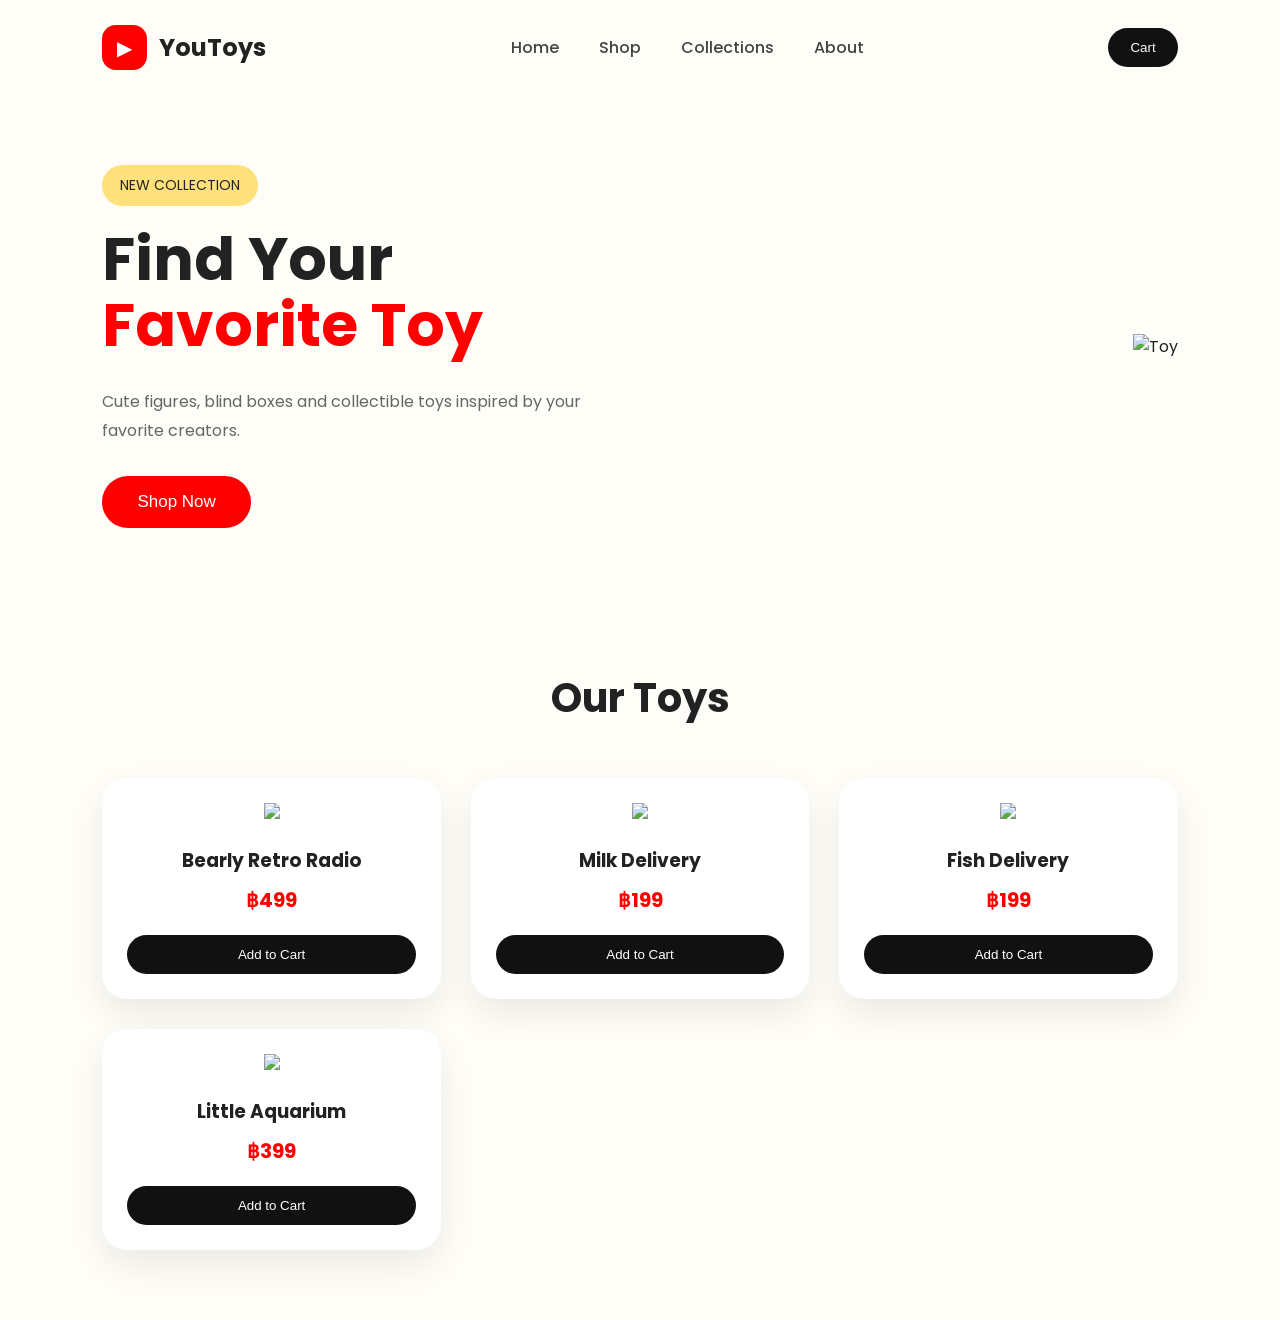
==== mystore/index.html @ 01de4053 "organized" ====
<!DOCTYPE html>
<html lang="en">

<head>
    <meta charset="UTF-8">
    <meta name="viewport" content="width=device-width, initial-scale=1.0">
    <title>YouToys</title>

    <link rel="stylesheet" href="style.css">

    <link rel="preconnect" href="https://fonts.googleapis.com">
    <link href="https://fonts.googleapis.com/css2?family=Poppins:wght@300;400;600;700&display=swap" rel="stylesheet">
</head>

<body>

    <header>

        <div class="logo">
            <span class="logo-box">▶</span>
            <h2>YouToys</h2>
        </div>

        <nav>

            <a href="">Home</a>
            <a href="">Shop</a>
            <a href="">Collections</a>
            <a href="">About</a>

        </nav>

        <button class="cart-btn">
            Cart
        </button>

    </header>

    <section class="hero">

        <div class="hero-text">

            <span class="tag">
                NEW COLLECTION
            </span>

            <h1>
                Find Your
                <span>Favorite Toy</span>
            </h1>

            <p>
                Cute figures, blind boxes and collectible toys inspired by your favorite creators.
            </p>

            <button>
                Shop Now
            </button>

        </div>

        <div class="hero-image">

            <img src="https://i.pinimg.com/1200x/a0/ba/0a/a0ba0abc24bfb7d407f827339ce4e6b6.jpg" alt="Toy">

        </div>

    </section>

    <section class="products">

        <h2>Our Toys</h2>

        <div class="product-grid">

            <div class="card">

                <img src="https://i.pinimg.com/1200x/41/97/51/419751a94ba6964f2eb9ecd2bc14c929.jpg">

                <h3>Bearly Retro Radio</h3>

                <p>฿499</p>

                <button>Add to Cart</button>

            </div>

            <div class="card">

                <img src="https://i.pinimg.com/736x/99/74/ce/9974ceb128c117285a59bb7464f6405f.jpg">

                <h3>Milk Delivery</h3>

                <p>฿199</p>

                <button>Add to Cart</button>

            </div>

            <div class="card">

                <img src="https://i.pinimg.com/736x/41/4d/b5/414db582bf3214990dd936e1b8e4c7f9.jpg">

                <h3>Fish Delivery</h3>

                <p>฿199</p>

                <button>Add to Cart</button>

            </div>

            <div class="card">

                <img src="https://i.pinimg.com/736x/eb/b9/de/ebb9de3f3aadeb619a999b91a83625d8.jpg">

                <h3>Little Aquarium</h3>

                <p>฿399</p>

                <button>Add to Cart</button>

            </div>

        </div>

    </section>

</body>
</html>
---- mystore/style.css ----
*{
    margin:0;
    padding:0;
    box-sizing:border-box;
}

body{
    font-family:'Poppins',sans-serif;
    background:#FFFDF7;
    color:#222;
}

header{
    display:flex;
    justify-content:space-between;
    align-items:center;
    padding:25px 8%;
}

.logo{
    display:flex;
    align-items:center;
    gap:12px;
}

.logo-box{
    width:45px;
    height:45px;
    border-radius:14px;
    background:#FF0000;
    color:white;
    display:flex;
    justify-content:center;
    align-items:center;
    font-size:20px;
}

nav{
    display:flex;
    gap:40px;
}

nav a{
    text-decoration:none;
    color:#444;
    font-weight:500;
}

.cart-btn{
    background:#111;
    color:white;
    border:none;
    padding:12px 22px;
    border-radius:40px;
    cursor:pointer;
}

.hero{
    display:flex;
    align-items:center;
    justify-content:space-between;
    padding:70px 8%;
}

.hero-text{
    width:50%;
}

.tag{
    display:inline-block;
    background:#FFE17B;
    padding:10px 18px;
    border-radius:30px;
    margin-bottom:20px;
    font-size:14px;
}

.hero h1{
    font-size:60px;
    line-height:1.1;
}

.hero h1 span{

    color:#FF0000;

}

.hero p{

    margin:30px 0;
    color:#666;
    line-height:1.8;

}

.hero button{

    background:#FF0000;
    color:white;
    border:none;
    padding:16px 35px;
    border-radius:50px;
    font-size:17px;
    cursor:pointer;

}

.hero-image img{
    width:450px;
}

.products{
    padding:70px 8%;
}

.products h2{
    text-align:center;
    margin-bottom:50px;
    font-size:40px;
}

.product-grid{
    display:grid;
    grid-template-columns:repeat(auto-fit,minmax(250px,1fr));
    gap:30px;
}

.card{
    background:white;
    border-radius:25px;
    padding:25px;
    text-align:center;
    transition:.3s;
    box-shadow:0 15px 35px rgba(0,0,0,.08);
}

.card:hover{
    transform:translateY(-10px);
}

.card img{
    width:180px;
    margin-bottom:20px;
}

.card h3{
    margin-bottom:10px;
}

.card p{
    color:#FF0000;
    font-size:20px;
    font-weight:700;
}

.card button{
    margin-top:20px;
    width:100%;
    padding:12px;
    border:none;
    border-radius:40px;
    background:#111;
    color:white;
    cursor:pointer;
}
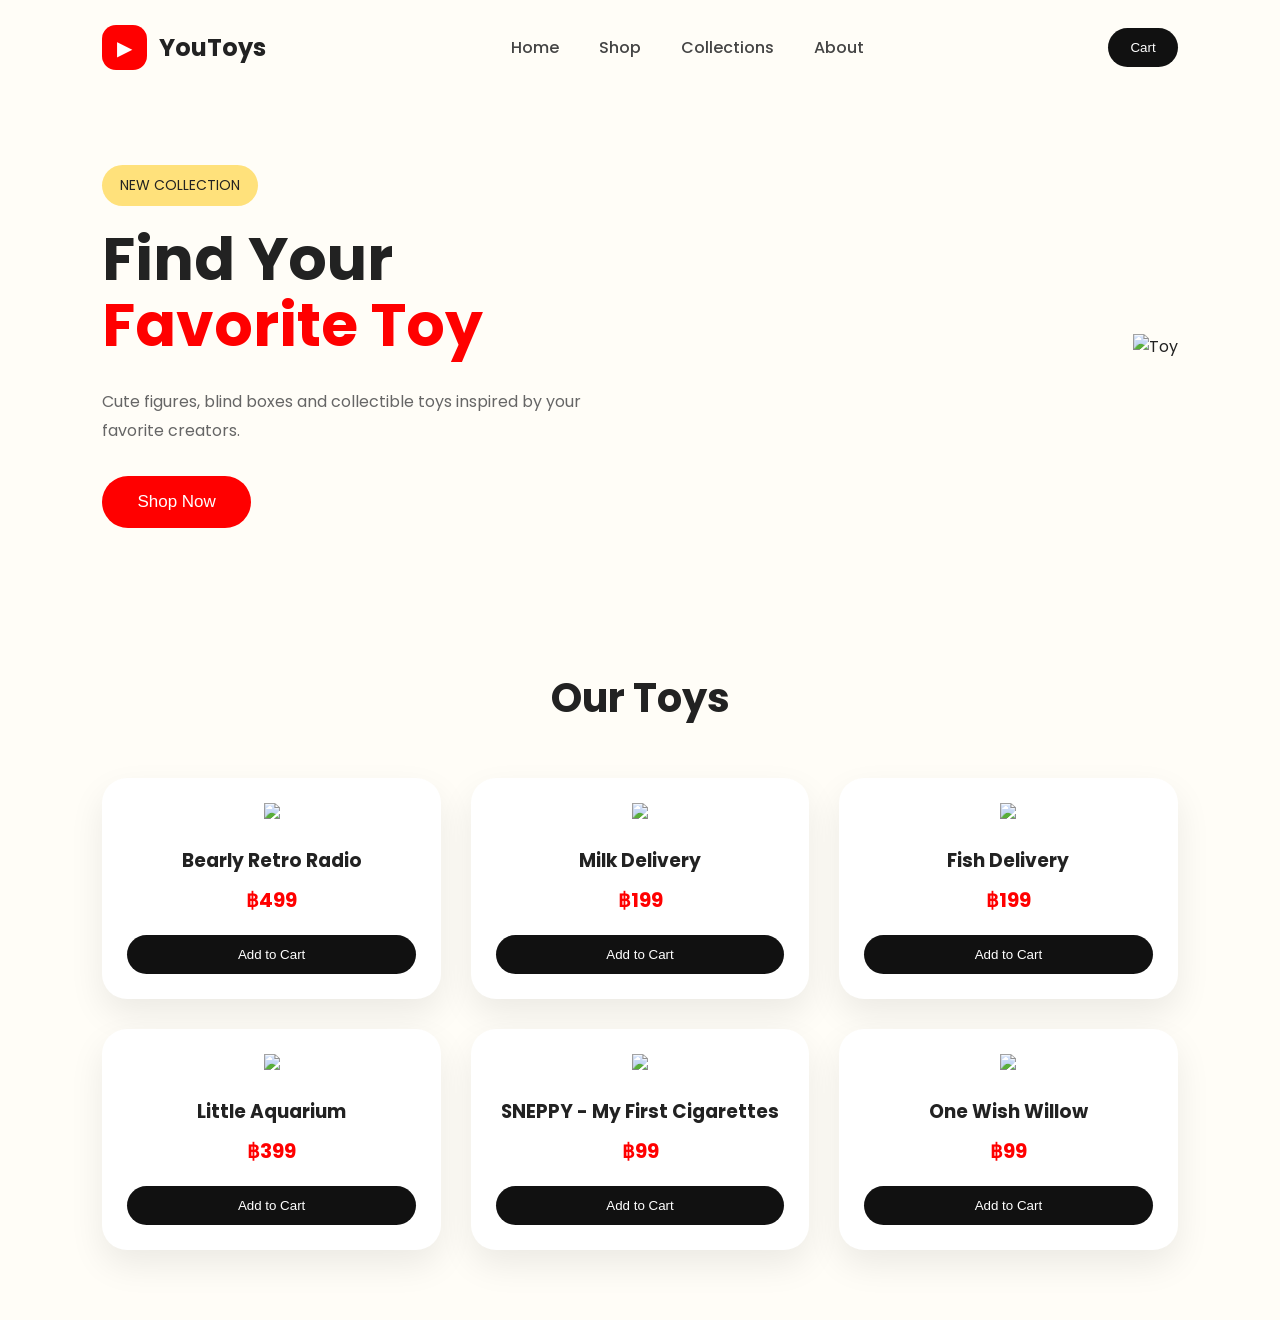
==== commit b8a5ee39: "ex-capstone" ====
--- a/mystore/index.html
+++ b/mystore/index.html
@@ -121,6 +121,28 @@
 
             </div>
 
+            <div class="card">
+
+                <img src="https://i.pinimg.com/736x/06/1a/30/061a300912ae7342d1d56b8ba0b2a288.jpg">
+
+                <h3>SNEPPY - My First Cigarettes</h3>
+
+                <p>฿99</p>
+
+                <button>Add to Cart</button>
+
+            </div>            
+
+            <div class="card">
+
+                <img src="https://i.pinimg.com/736x/af/01/a5/af01a5f04d7f4932d6a7cfefad162c84.jpg">
+
+                <h3>One Wish Willow</h3>
+
+                <p>฿99</p>
+
+                <button>Add to Cart</button>
+
         </div>
 
     </section>
